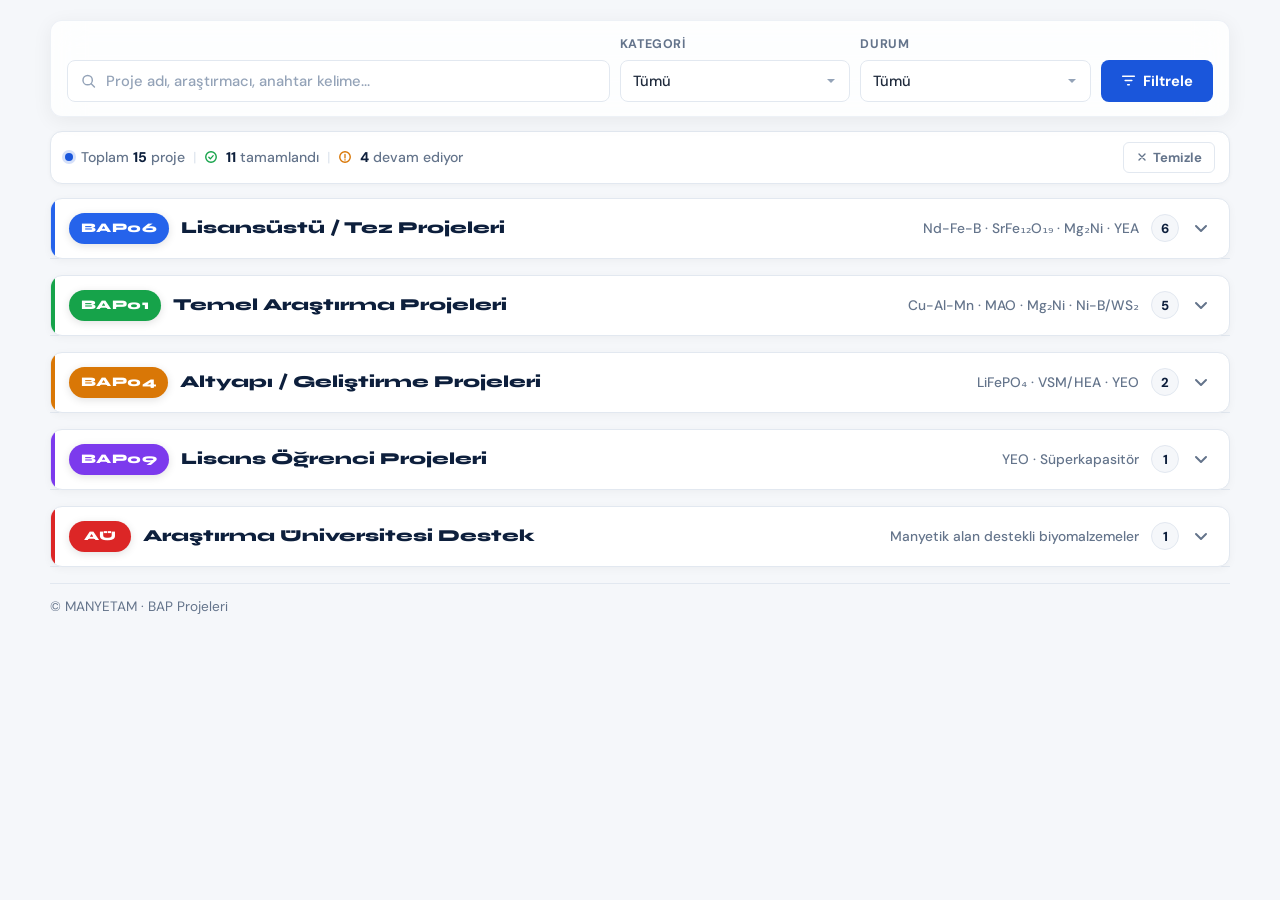
==== docs/bapprojeleri/index.html @ aa582b70 "Add files via upload" ====
<!doctype html>
<html lang="tr">
<head>
  <meta charset="UTF-8" />
  <meta name="viewport" content="width=device-width, initial-scale=1.0" />
  <title>BAP Projeleri | MANYETAM</title>
  <meta name="description" content="MANYETAM BAP destekli araştırma projeleri — kategoriye göre filtrelenebilir." />
  <link rel="preconnect" href="https://fonts.googleapis.com">
  <link rel="preconnect" href="https://fonts.gstatic.com" crossorigin>
  <link href="https://fonts.googleapis.com/css2?family=Syne:wght@700;800&family=DM+Sans:ital,opsz,wght@0,9..40,400;0,9..40,500;0,9..40,600;0,9..40,700;1,9..40,400&display=swap" rel="stylesheet">
  <link rel="stylesheet" href="./style.css" />
</head>
<body>

  <main class="container main-wrap">

    <!-- Filter Panel -->
    <section class="filter-panel" aria-label="Filtreler">
      <div class="filter-grid">
        <div class="search-wrap">
          <svg class="search-ico" viewBox="0 0 20 20" fill="none">
            <circle cx="9" cy="9" r="5.5" stroke="#94a3b8" stroke-width="1.7"/>
            <path d="M13.2 13.2L17 17" stroke="#94a3b8" stroke-width="1.7" stroke-linecap="round"/>
          </svg>
          <input id="qSearch" type="text" class="f-input f-input--search"
            placeholder="Proje adı, araştırmacı, anahtar kelime..." autocomplete="off"/>
        </div>
        <div class="f-field">
          <label class="f-label" for="qCategory">Kategori</label>
          <select id="qCategory" class="f-select">
            <option value="">Tümü</option>
          </select>
        </div>
        <div class="f-field">
          <label class="f-label" for="qStatus">Durum</label>
          <select id="qStatus" class="f-select">
            <option value="">Tümü</option>
            <option value="done">Tamamlandı</option>
            <option value="ongoing">Devam Ediyor</option>
          </select>
        </div>
        <button id="btnFilter" class="btn-primary" type="button">
          <svg viewBox="0 0 18 18" fill="none" width="15" height="15">
            <path d="M2 4h14M5 9h8M8 14h2" stroke="white" stroke-width="1.8" stroke-linecap="round"/>
          </svg>
          Filtrele
        </button>
      </div>
    </section>

    <!-- Stats Bar -->
    <div class="stats-bar">
      <div class="stats-left">
        <span class="stats-dot"></span>
        <span>Toplam <strong id="countTotal">0</strong> proje</span>
        <span class="stats-pipe">|</span>
        <svg width="14" height="14" viewBox="0 0 16 16" fill="none" style="flex-shrink:0">
          <circle cx="8" cy="8" r="6" stroke="#16a34a" stroke-width="1.6"/>
          <path d="M5.5 8.3l1.8 1.8 3.2-3.6" stroke="#16a34a" stroke-width="1.5" stroke-linecap="round" stroke-linejoin="round"/>
        </svg>
        <span><strong id="countDone">0</strong> tamamlandı</span>
        <span class="stats-pipe">|</span>
        <svg width="14" height="14" viewBox="0 0 16 16" fill="none" style="flex-shrink:0">
          <circle cx="8" cy="8" r="6" stroke="#d97706" stroke-width="1.6"/>
          <path d="M8 5v4M8 11v.5" stroke="#d97706" stroke-width="1.5" stroke-linecap="round"/>
        </svg>
        <span><strong id="countOngoing">0</strong> devam ediyor</span>
      </div>
      <div class="stats-right">
        <button id="btnClear" class="exp-btn exp-btn--clear" type="button">
          <svg width="12" height="12" viewBox="0 0 16 16" fill="none">
            <path d="M4 4l8 8M12 4l-8 8" stroke="currentColor" stroke-width="1.8" stroke-linecap="round"/>
          </svg>
          Temizle
        </button>
      </div>
    </div>

    <!-- Project List -->
    <section id="projectList" class="project-list" aria-live="polite"></section>

    <!-- Empty State -->
    <template id="tplEmpty">
      <div class="state-box">
        <div class="state-ico">
          <svg width="48" height="48" viewBox="0 0 48 48" fill="none">
            <circle cx="24" cy="24" r="20" stroke="#cbd5e1" stroke-width="2"/>
            <circle cx="21" cy="21" r="8" stroke="#94a3b8" stroke-width="2.5"/>
            <path d="M27 27l8 8" stroke="#94a3b8" stroke-width="2.5" stroke-linecap="round"/>
          </svg>
        </div>
        <h3>Sonuç bulunamadı</h3>
        <p>Filtreleri değiştirip tekrar deneyebilirsiniz.</p>
      </div>
    </template>

    <!-- Error State -->
    <template id="tplError">
      <div class="state-box state-box--err">
        <div class="state-ico">
          <svg width="48" height="48" viewBox="0 0 48 48" fill="none">
            <path d="M24 8L4 40h40L24 8z" stroke="#dc2626" stroke-width="2.5" fill="none"/>
            <path d="M24 20v10M24 34v2" stroke="#dc2626" stroke-width="2.5" stroke-linecap="round"/>
          </svg>
        </div>
        <h3>Veri yüklenemedi</h3>
        <p><code>projects.json</code> dosyasını kontrol edin.</p>
      </div>
    </template>

    <footer class="site-foot">
      <div class="foot-rule"></div>
      <p>&copy; MANYETAM &middot; BAP Projeleri</p>
    </footer>
  </main>

  <div id="toast" class="toast" role="status" aria-live="polite" aria-atomic="true"></div>
  <script src="./app.js" defer></script>
</body>
</html>
---- docs/bapprojeleri/style.css ----
/* ================================================
   MANYETAM BAP PROJELERİ — Style
   Fonts: Syne (display) + DM Sans (body)
   ================================================ */

:root {
  --blue:       #1a56db;
  --blue-dark:  #1240aa;
  --blue-soft:  #e8f0fe;
  --navy:       #0d1f3c;
  --text:       #1e293b;
  --muted:      #64748b;
  --border:     #e2e8f0;
  --bg:         #f5f7fa;
  --white:      #ffffff;

  /* category colors */
  --cat-blue:   #2563eb;
  --cat-green:  #16a34a;
  --cat-amber:  #d97706;
  --cat-purple: #7c3aed;
  --cat-red:    #dc2626;

  --r: 12px;
  --max: 1180px;
}

*, *::before, *::after { box-sizing: border-box; margin: 0; padding: 0; }
html { scroll-behavior: smooth; }

body {
  font-family: 'DM Sans', system-ui, sans-serif;
  color: var(--text);
  background: var(--bg);
  -webkit-font-smoothing: antialiased;
  line-height: 1.6;
}

.container {
  width: min(var(--max), calc(100% - 32px));
  margin-inline: auto;
}

.main-wrap { padding-top: 20px; }

/* ── Filter Panel (glassmorphism) ── */
.filter-panel {
  background: rgba(255,255,255,.82);
  backdrop-filter: blur(16px);
  -webkit-backdrop-filter: blur(16px);
  border: 1px solid rgba(226,232,240,.6);
  border-radius: var(--r);
  padding: 14px 16px;
  box-shadow: 0 4px 20px rgba(0,0,0,.06);
}

.filter-grid {
  display: grid;
  grid-template-columns: 2fr .85fr .85fr auto;
  gap: 10px;
  align-items: end;
}

.search-wrap { position: relative; }
.search-ico {
  position: absolute; left: 13px; top: 50%;
  transform: translateY(-50%);
  width: 17px; height: 17px;
  pointer-events: none;
}

.f-input, .f-select {
  width: 100%;
  border: 1.5px solid var(--border);
  border-radius: 8px;
  background: var(--white);
  color: var(--text);
  font-family: 'DM Sans', sans-serif;
  font-size: .92rem;
  font-weight: 500;
  outline: none;
  transition: border-color .18s, box-shadow .18s;
  padding: 10px 12px;
  appearance: none;
  -webkit-appearance: none;
}
.f-input--search { padding-left: 38px; }
.f-input::placeholder { color: #94a3b8; }
.f-input:focus, .f-select:focus {
  border-color: var(--blue);
  box-shadow: 0 0 0 3px rgba(26,86,219,.1);
}
.f-select {
  background-image: url("data:image/svg+xml,%3Csvg xmlns='http://www.w3.org/2000/svg' viewBox='0 0 16 16'%3E%3Cpath fill='%2394a3b8' d='M4 6l4 4 4-4'/%3E%3C/svg%3E");
  background-repeat: no-repeat;
  background-position: right 10px center;
  background-size: 16px;
  padding-right: 30px;
}

.f-field { display: flex; flex-direction: column; gap: 5px; }
.f-label {
  font-size: .78rem;
  font-weight: 700;
  color: var(--muted);
  letter-spacing: .05em;
  text-transform: uppercase;
}

.btn-primary {
  display: inline-flex;
  align-items: center;
  gap: 7px;
  padding: 10px 20px;
  background: var(--blue);
  color: white;
  border: none;
  border-radius: 8px;
  font-family: 'DM Sans', sans-serif;
  font-size: .92rem;
  font-weight: 700;
  cursor: pointer;
  transition: background .18s, transform .15s;
  white-space: nowrap;
  height: 42px;
}
.btn-primary:hover { background: var(--blue-dark); transform: translateY(-1px); }
.btn-primary:active { transform: translateY(0); }

/* ── Stats Bar ── */
.stats-bar {
  display: flex;
  align-items: center;
  justify-content: space-between;
  gap: 12px;
  flex-wrap: wrap;
  margin: 14px 0;
  padding: 10px 14px;
  background: var(--white);
  border: 1px solid var(--border);
  border-radius: var(--r);
  box-shadow: 0 1px 4px rgba(0,0,0,.04);
}
.stats-left {
  display: flex;
  align-items: center;
  gap: 8px;
  font-size: .88rem;
  font-weight: 500;
  color: var(--muted);
  flex-wrap: wrap;
}
.stats-left strong { color: var(--navy); font-weight: 800; }
.stats-dot {
  width: 8px; height: 8px;
  border-radius: 50%;
  background: var(--blue);
  box-shadow: 0 0 0 3px rgba(26,86,219,.18);
  animation: pulse 2.4s ease-in-out infinite;
}
@keyframes pulse {
  0%,100% { opacity:1; transform:scale(1); }
  50%     { opacity:.5; transform:scale(.7); }
}
.stats-pipe { color: var(--border); }
.stats-right { display: flex; align-items: center; gap: 6px; }

.exp-btn {
  display: inline-flex;
  align-items: center;
  gap: 5px;
  padding: 6px 12px;
  border: 1.5px solid var(--border);
  border-radius: 6px;
  background: var(--white);
  color: var(--muted);
  font-family: 'DM Sans', sans-serif;
  font-size: .82rem;
  font-weight: 700;
  cursor: pointer;
  transition: all .18s;
}
.exp-btn:hover { border-color: #94a3b8; color: var(--text); background: var(--bg); }
.exp-btn--clear:hover { color: #dc2626; border-color: #fca5a5; background: #fff5f5; }

/* ── Project List ── */
.project-list {
  display: flex;
  flex-direction: column;
  gap: 16px;
}

/* ── Category Section ── */
.cat-section {
  opacity: 0;
  transform: translateY(24px);
  transition: opacity .5s ease, transform .5s ease;
}
.cat-section.revealed {
  opacity: 1;
  transform: translateY(0);
}

.cat-header {
  display: flex;
  align-items: center;
  gap: 12px;
  padding: 14px 18px;
  background: var(--white);
  border: 1px solid var(--border);
  border-radius: var(--r);
  cursor: pointer;
  transition: all .2s;
  box-shadow: 0 2px 8px rgba(0,0,0,.04);
  position: relative;
  overflow: hidden;
  user-select: none;
}
.cat-header::before {
  content: "";
  position: absolute;
  left: 0; top: 0; bottom: 0;
  width: 4px;
  background: var(--cat-color, var(--border));
  border-radius: var(--r) 0 0 var(--r);
}
.cat-header:hover {
  border-color: #c7d9f9;
  box-shadow: 0 4px 16px rgba(0,0,0,.08);
  transform: translateY(-1px);
}
.cat-header.open {
  border-bottom-left-radius: 0;
  border-bottom-right-radius: 0;
  border-bottom-color: transparent;
}

.cat-badge {
  display: inline-flex;
  align-items: center;
  justify-content: center;
  min-width: 62px;
  padding: 5px 12px;
  border-radius: 999px;
  font-family: 'Syne', sans-serif;
  font-size: .82rem;
  font-weight: 800;
  letter-spacing: .03em;
  color: #fff;
  background: var(--cat-color, var(--muted));
  box-shadow: 0 2px 8px rgba(0,0,0,.12);
  flex-shrink: 0;
}

.cat-title {
  font-family: 'Syne', sans-serif;
  font-size: 1.05rem;
  font-weight: 800;
  color: var(--navy);
  flex: 1 1 auto;
}

.cat-hint {
  display: none;
  color: var(--muted);
  font-size: .86rem;
  font-weight: 500;
  white-space: nowrap;
  overflow: hidden;
  text-overflow: ellipsis;
  max-width: 320px;
}
@media (min-width: 768px) {
  .cat-hint { display: block; }
}

.cat-count {
  display: inline-flex;
  align-items: center;
  justify-content: center;
  min-width: 28px;
  height: 28px;
  padding: 0 8px;
  border-radius: 999px;
  background: var(--bg);
  border: 1.5px solid var(--border);
  font-size: .82rem;
  font-weight: 800;
  color: var(--navy);
  flex-shrink: 0;
}

.cat-arrow {
  width: 20px; height: 20px;
  transition: transform .3s ease;
  flex-shrink: 0;
  color: var(--muted);
}
.cat-header.open .cat-arrow {
  transform: rotate(180deg);
}

/* ── Category Body (accordion) ── */
.cat-body {
  max-height: 0;
  overflow: hidden;
  transition: max-height .4s ease;
  background: var(--bg);
  border: 1px solid var(--border);
  border-top: none;
  border-radius: 0 0 var(--r) var(--r);
  margin-top: -1px;
}
.cat-body.open {
  max-height: none;
}
.cat-body-inner {
  padding: 14px;
  display: flex;
  flex-direction: column;
  gap: 12px;
}

/* ── Project Card ── */
.proj-card {
  background: var(--white);
  border: 1px solid var(--border);
  border-radius: var(--r);
  overflow: hidden;
  transition: transform .2s, box-shadow .2s, border-color .2s;
  position: relative;
}
.proj-card::before {
  content: "";
  position: absolute;
  left: 0; top: 0; bottom: 0;
  width: 4px;
  background: var(--cat-color, var(--border));
  border-radius: var(--r) 0 0 var(--r);
}
.proj-card:hover {
  transform: translateY(-2px);
  box-shadow: 0 8px 24px rgba(0,0,0,.09);
  border-color: #c7d9f9;
}

.proj-header {
  display: flex;
  align-items: flex-start;
  gap: 10px;
  padding: 14px 16px 10px 20px;
  cursor: pointer;
  user-select: none;
}

.proj-title-area {
  flex: 1 1 auto;
  min-width: 0;
}

.proj-title {
  font-family: 'DM Sans', sans-serif;
  font-size: 1rem;
  font-weight: 700;
  color: var(--navy);
  line-height: 1.45;
  margin-bottom: 4px;
}
.proj-title mark {
  background: #fef9c3;
  color: inherit;
  border-radius: 2px;
  padding: 0 1px;
  font-weight: 700;
}

.proj-meta {
  font-size: .88rem;
  color: var(--muted);
  font-weight: 500;
  line-height: 1.5;
}
.proj-meta strong {
  font-weight: 600;
  color: #475569;
}

.proj-right {
  display: flex;
  align-items: center;
  gap: 8px;
  flex-shrink: 0;
  padding-top: 2px;
}

/* status chip */
.status-chip {
  display: inline-flex;
  align-items: center;
  gap: 6px;
  padding: 5px 12px;
  border-radius: 999px;
  font-family: 'DM Sans', sans-serif;
  font-size: .78rem;
  font-weight: 800;
  white-space: nowrap;
  border: 1px solid;
}
.status-chip::before {
  content: "";
  width: 7px; height: 7px;
  border-radius: 50%;
  flex-shrink: 0;
}
.status-chip--done {
  background: rgba(16,185,129,.1);
  color: #059669;
  border-color: rgba(16,185,129,.3);
}
.status-chip--done::before { background: #10b981; }
.status-chip--ongoing {
  background: rgba(217,119,6,.1);
  color: #b45309;
  border-color: rgba(217,119,6,.3);
}
.status-chip--ongoing::before {
  background: #d97706;
  animation: chipPulse 1.8s ease-in-out infinite;
}
@keyframes chipPulse {
  0%,100% { opacity:1; transform:scale(1); }
  50%     { opacity:.4; transform:scale(.6); }
}

.proj-expand-arrow {
  width: 18px; height: 18px;
  color: var(--muted);
  transition: transform .25s ease;
  flex-shrink: 0;
}
.proj-header.open .proj-expand-arrow {
  transform: rotate(180deg);
}

/* ── Project Detail Body ── */
.proj-body {
  max-height: 0;
  overflow: hidden;
  transition: max-height .35s ease;
}
.proj-body.open {
  max-height: none;
}
.proj-body-inner {
  padding: 0 16px 14px 20px;
  border-top: 1px solid var(--border);
  margin-top: 0;
  padding-top: 12px;
}

/* ── Detail Cards Grid ── */
.detail-grid {
  display: grid;
  gap: 10px;
  grid-template-columns: 1fr;
}
@media (min-width: 640px) {
  .detail-grid { grid-template-columns: repeat(2, 1fr); }
}

.detail-card {
  background: var(--bg);
  border: 1px solid var(--border);
  border-radius: 10px;
  padding: 12px 14px;
  transition: border-color .2s, box-shadow .2s;
}
.detail-card:hover {
  border-color: #c7d9f9;
  box-shadow: 0 2px 8px rgba(0,0,0,.05);
}

.detail-heading {
  font-family: 'Syne', sans-serif;
  font-size: .76rem;
  font-weight: 800;
  text-transform: uppercase;
  letter-spacing: .6px;
  color: var(--blue);
  margin-bottom: 6px;
}

.detail-text {
  font-size: .92rem;
  color: #475569;
  line-height: 1.6;
  margin: 0;
}
.detail-text ul {
  margin: 0;
  padding-left: 1.1rem;
  list-style: disc;
}
.detail-text ul li {
  margin-bottom: 2px;
}

/* ── State boxes ── */
.state-box {
  background: var(--white);
  border: 1px solid var(--border);
  border-radius: var(--r);
  padding: 48px 24px;
  text-align: center;
}
.state-ico { margin-bottom: 12px; }
.state-box h3 {
  font-family: 'Syne', sans-serif;
  font-size: 1.2rem;
  font-weight: 700;
  color: var(--navy);
  margin-bottom: 6px;
}
.state-box p { color: var(--muted); font-size: .9rem; }
.state-box code {
  background: var(--bg);
  padding: 1px 6px;
  border-radius: 4px;
  font-size: .85rem;
}

/* ── Footer ── */
.site-foot {
  margin: 16px 0 32px;
  color: var(--muted);
  font-size: .85rem;
}
.foot-rule {
  height: 1px;
  margin-bottom: 12px;
  background: var(--border);
}

/* ── Toast ── */
.toast {
  position: fixed;
  left: 50%; bottom: 20px;
  transform: translateX(-50%) translateY(6px);
  background: var(--navy);
  color: white;
  padding: 10px 20px;
  border-radius: 999px;
  font-weight: 700;
  font-size: .88rem;
  opacity: 0;
  pointer-events: none;
  transition: opacity .2s, transform .2s;
  box-shadow: 0 8px 28px rgba(0,0,0,.2);
  z-index: 999;
}
.toast.show { opacity: 1; transform: translateX(-50%) translateY(0); }

/* ── Responsive ── */
@media (max-width: 900px) {
  .filter-grid { grid-template-columns: 1fr 1fr; }
  .btn-primary { grid-column: 1/-1; }
  .search-wrap { grid-column: 1/-1; }
}

@media (max-width: 640px) {
  .container { width: calc(100% - 20px); }
  .filter-grid { grid-template-columns: 1fr; }
  .btn-primary { width: 100%; justify-content: center; }
  .stats-bar { flex-direction: column; align-items: flex-start; }
  .cat-header { flex-wrap: wrap; gap: 8px; }
  .cat-badge { font-size: .76rem; min-width: 52px; padding: 4px 10px; }
  .cat-title { font-size: .95rem; }
  .proj-header { flex-wrap: wrap; }
  .proj-right { width: 100%; justify-content: flex-start; margin-top: 4px; }
  .proj-title { font-size: .94rem; }
}
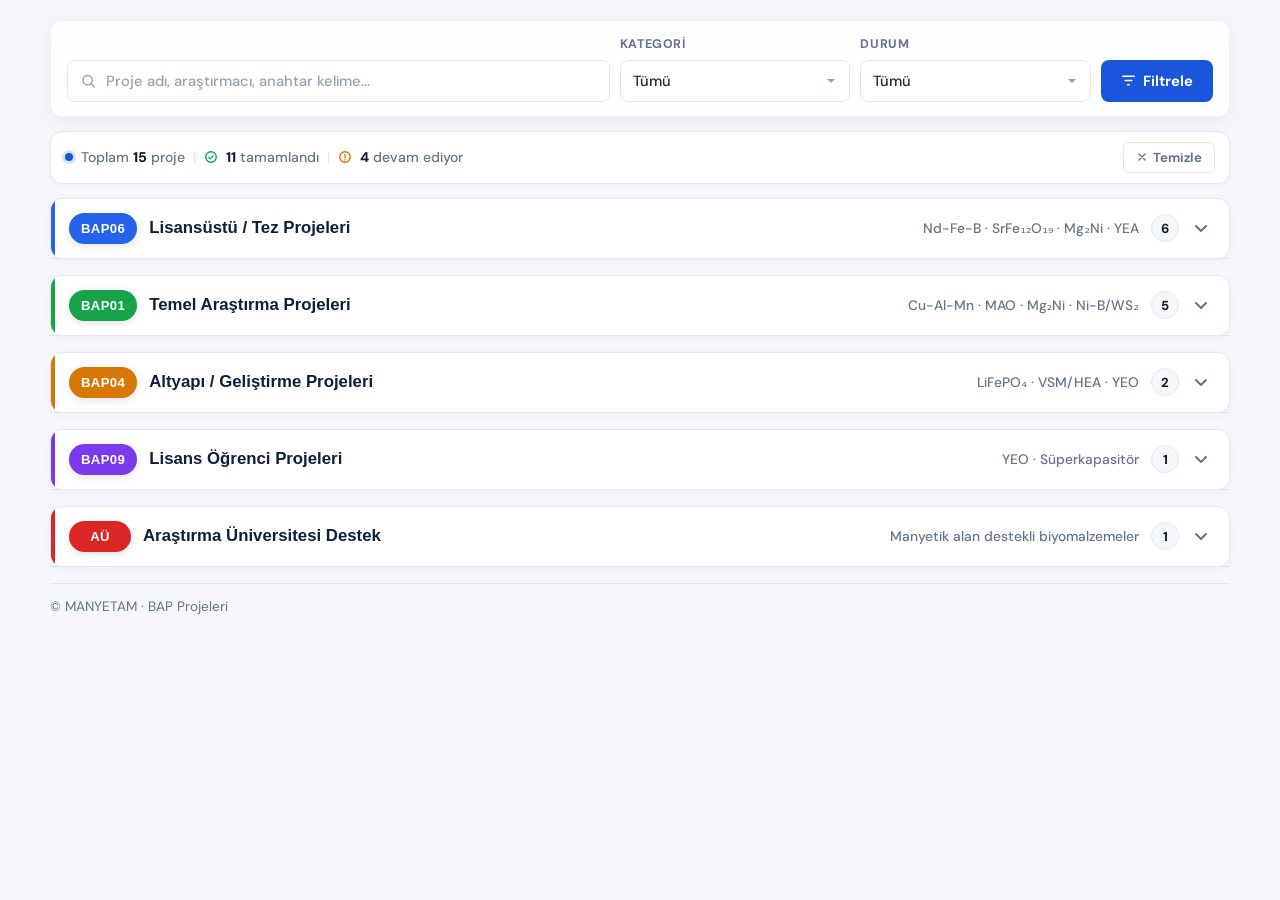
==== commit db0aa055: "Update index.html" ====
--- a/docs/bapprojeleri/index.html
+++ b/docs/bapprojeleri/index.html
@@ -7,7 +7,7 @@
   <meta name="description" content="MANYETAM BAP destekli araştırma projeleri — kategoriye göre filtrelenebilir." />
   <link rel="preconnect" href="https://fonts.googleapis.com">
   <link rel="preconnect" href="https://fonts.gstatic.com" crossorigin>
-  <link href="https://fonts.googleapis.com/css2?family=Syne:wght@700;800&family=DM+Sans:ital,opsz,wght@0,9..40,400;0,9..40,500;0,9..40,600;0,9..40,700;1,9..40,400&display=swap" rel="stylesheet">
+  <link href="https://fonts.googleapis.com/css2?family=Manrope:wght@700;800&family=DM+Sans:ital,opsz,wght@0,9..40,400;0,9..40,500;0,9..40,600;0,9..40,700;1,9..40,400&display=swap" rel="stylesheet">
   <link rel="stylesheet" href="./style.css" />
 </head>
 <body>
